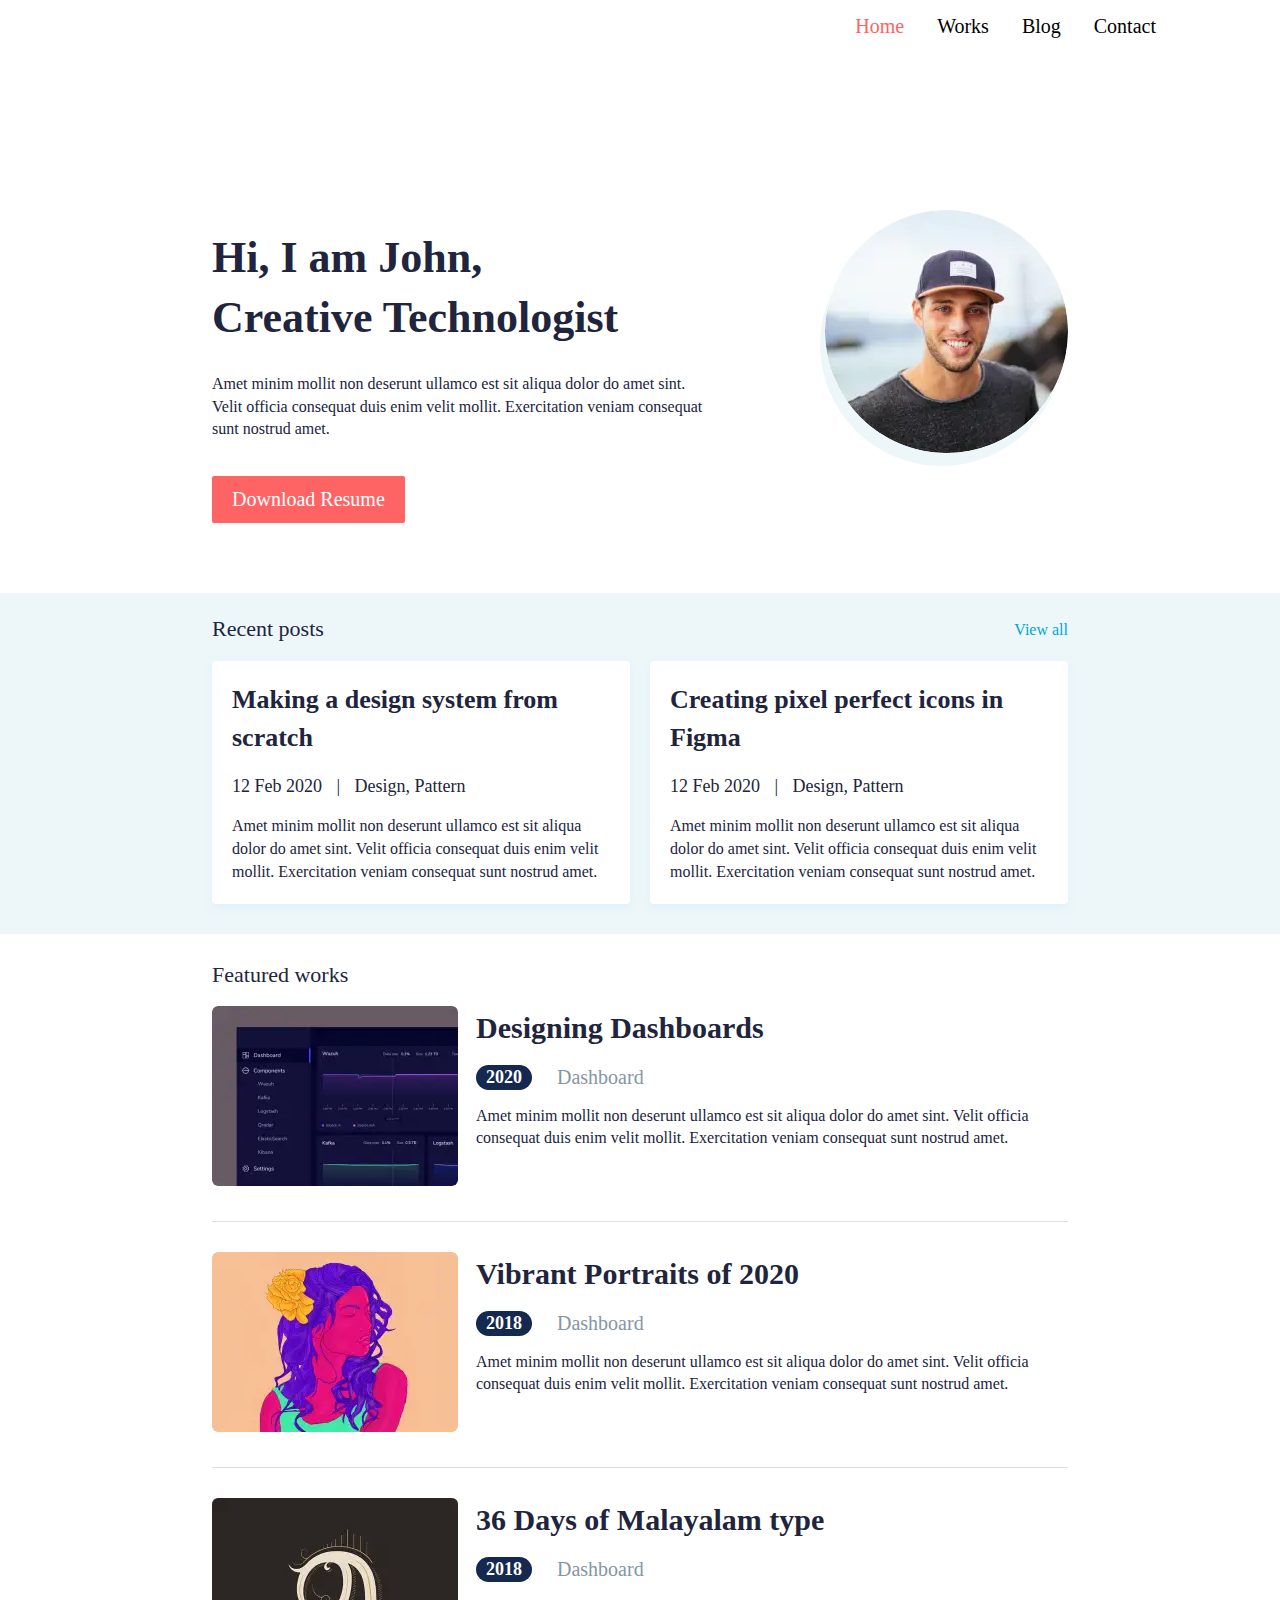
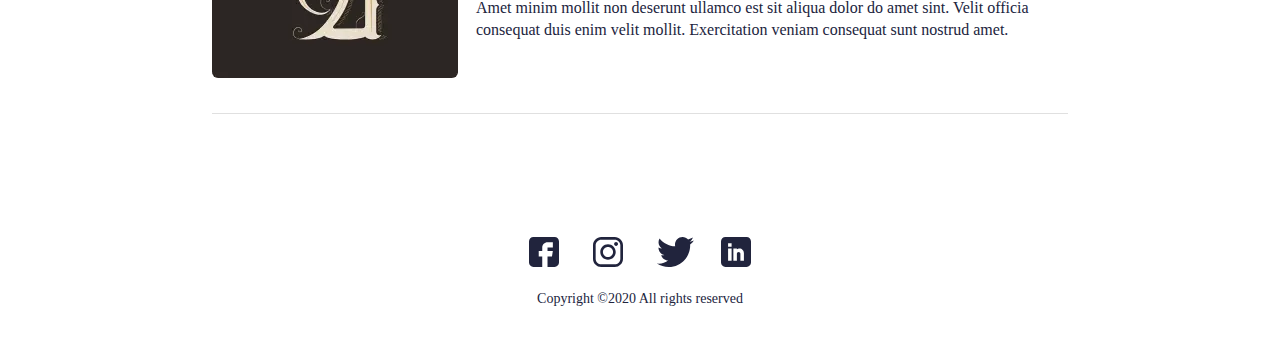
==== index.html @ 0cf7ac3b "portfolio" ====
<!DOCTYPE html><html lang="en"><head>    <meta charset="UTF-8">    <meta http-equiv="X-UA-Compatible" content="IE=edge">    <meta name="viewport" content="width=device-width, initial-scale=1.0">    <title>HomePage</title>    <link rel="stylesheet" href="https://maxcdn.bootstrapcdn.com/font-awesome/4.5.0/css/font-awesome.min.css">    <link rel="preconnect" href="https://fonts.googleapis.com">    <link rel="preconnect" href="https://fonts.gstatic.com" crossorigin>    <link href="https://fonts.googleapis.com/css2?family=Montserrat:wght@600;700&display=swap" rel="stylesheet">    <link rel="stylesheet" href="css/style.min.css"></head><body>    <div class="wrapper">        <header class="header">    <div class="header__content">        <div class="header__menu menu">            <div class="menu__icon icon-menu">                <span></span>                <span></span>                <span></span>                <span></span>            </div>            <nav class="menu__body">                <ul class="menu__list">                    <li><a class="menu__link active" href="/">Home</a></li>                    <li><a class="menu__link " href="works.html">Works</a></li>                    <li><a class="menu__link " href="blog.html">Blog</a></li>                    <li><a class="menu__link " href="">Contact</a></li>                </ul>            </nav>        </div>    </div></header>        <main class="page">            <section class="hello">                <div class="hello__container container">                    <div class="hello__content">                        <h1 class="hello_title title">                            Hi, I am John,<br>                            Creative Technologist                        </h1>                        <div class="hello__text text">                            Amet minim mollit non deserunt ullamco est sit aliqua dolor do amet sint. Velit officia                            consequat duis enim velit mollit. Exercitation veniam consequat sunt nostrud amet.                        </div>                        <a href="" class="hello__btn btn">Download Resume</a>                    </div>                    <picture><source srcset="img/avatar.webp" type="image/webp"><img class="hello__avatar" src="img/avatar.jpg" alt=""></picture>                </div>            </section>            <section class="recent-posts">                <div class="recent-posts__container container">                    <div class="recent-posts__header">                        <div class="recent-posts__title title-posts">Recent posts</div>                        <a href="" class="recent-posts__view-all">View all</a>                    </div>                    <div class="recent-posts__items">                        <div class="recent-posts__column">                            <article class="recent-posts__item recent-post">                                <a class="recent-post__title">Making a design system from scratch</a>                                <div class="recent-post__info">12 Feb 2020 <span>|</span> Design, Pattern</div>                                <div class="recent-post__text text">Amet minim mollit non deserunt ullamco est sit                                    aliqua dolor do amet sint. Velit officia consequat duis enim velit mollit.                                    Exercitation veniam consequat sunt nostrud amet.                                </div>                            </article>                        </div>                        <div class="recent-posts__column">                            <article class="recent-posts__item recent-post">                                <a class="recent-post__title">Creating pixel perfect icons in Figma</a>                                <div class="recent-post__info">12 Feb 2020 <span>|</span> Design, Pattern</div>                                <div class="recent-post__text text">Amet minim mollit non deserunt ullamco est sit                                    aliqua dolor do amet sint. Velit officia consequat duis enim velit mollit.                                    Exercitation veniam consequat sunt nostrud amet.                                </div>                            </article>                        </div>                    </div>                </div>            </section>            <section class="featured-works">                <div class="featured-works__container container">                    <div class="featured-works__title title-posts">                        Featured works                    </div>                    <div class="featured-works__items works">                        <article class="works__item">                            <a href="article.html" class="works__image _ibg">                                <picture><source srcset="img/works/01.webp" type="image/webp"><img src="img/works/01.jpg" alt="work #1"></picture>                            </a>                            <div class="works__body">                                <a href="article.html" class="works__title">Designing Dashboards</a>                                <div class="works__info">                                    <div class="works__year">2020</div>                                    <div class="works__category">Dashboard</div>                                </div>                                <div class="works__text text">Amet minim mollit non deserunt ullamco est sit aliqua                                    dolor do amet sint. Velit officia consequat duis enim velit mollit. Exercitation                                    veniam consequat sunt nostrud amet.</div>                            </div>                        </article>                        <article class="works__item">                            <a href="article.html" class="works__image _ibg">                                <picture><source srcset="img/works/02.webp" type="image/webp"><img src="img/works/02.jpg" alt="work #1"></picture>                            </a>                            <div class="works__body">                                <a href="article.html" class="works__title">Vibrant Portraits of 2020</a>                                <div class="works__info">                                    <div class="works__year">2018</div>                                    <div class="works__category">Dashboard</div>                                </div>                                <div class="works__text text">Amet minim mollit non deserunt ullamco est sit aliqua                                    dolor do amet sint. Velit officia consequat duis enim velit mollit. Exercitation                                    veniam consequat sunt nostrud amet.</div>                            </div>                        </article>                        <article class="works__item">                            <a href="article.html" class="works__image _ibg">                                <picture><source srcset="img/works/03.webp" type="image/webp"><img src="img/works/03.jpg" alt="work #1"></picture>                            </a>                            <div class="works__body">                                <a href="article.html" class="works__title">36 Days of Malayalam type</a>                                <div class="works__info">                                    <div class="works__year">2018</div>                                    <div class="works__category">Dashboard</div>                                </div>                                <div class="works__text text">Amet minim mollit non deserunt ullamco est sit aliqua                                    dolor do amet sint. Velit officia consequat duis enim velit mollit. Exercitation                                    veniam consequat sunt nostrud amet.</div>                            </div>                        </article>                    </div>                </div>            </section>        </main>        <footer class="footer">    <div class="footer__content container">        <div class="footer__social social">            <a href="" class="social__item">                <svg width="30" height="30" viewBox="0 0 30 30" fill="none" xmlns="http://www.w3.org/2000/svg">                    <path                        d="M25.6055 0H4.39453C1.97159 0 0 1.97159 0 4.39453V25.6055C0 28.0284 1.97159 30 4.39453 30H13.2422V19.3945H9.72656V14.1211H13.2422V10.5469C13.2422 7.63893 15.6077 5.27344 18.5156 5.27344H23.8477V10.5469H18.5156V14.1211H23.8477L22.9688 19.3945H18.5156V30H25.6055C28.0284 30 30 28.0284 30 25.6055V4.39453C30 1.97159 28.0284 0 25.6055 0Z"                        fill="#21243D" />                </svg>            </a>            <a href="" class="social__item">                <svg width="30" height="30" viewBox="0 0 30 30" fill="none" xmlns="http://www.w3.org/2000/svg">                    <path                        d="M21.7209 0H8.27874C3.71384 0 0 3.71402 0 8.27892V21.7211C0 26.2862 3.71384 30 8.27874 30H21.7209C26.2862 30 30 26.286 30 21.7211V8.27892C30.0002 3.71402 26.2862 0 21.7209 0ZM27.3384 21.7211C27.3384 24.8185 24.8185 27.3383 21.7211 27.3383H8.27874C5.18153 27.3384 2.66175 24.8185 2.66175 21.7211V8.27892C2.66175 5.18171 5.18153 2.66175 8.27874 2.66175H21.7209C24.8183 2.66175 27.3383 5.18171 27.3383 8.27892V21.7211H27.3384Z"                        fill="#21243D" />                    <path                        d="M15 7.27014C10.7375 7.27014 7.26978 10.7379 7.26978 15.0004C7.26978 19.2627 10.7375 22.7303 15 22.7303C19.2625 22.7303 22.7303 19.2627 22.7303 15.0004C22.7303 10.7379 19.2625 7.27014 15 7.27014ZM15 20.0683C12.2054 20.0683 9.93152 17.7949 9.93152 15.0002C9.93152 12.2054 12.2052 9.93171 15 9.93171C17.7948 9.93171 20.0685 12.2054 20.0685 15.0002C20.0685 17.7949 17.7947 20.0683 15 20.0683Z"                        fill="#21243D" />                    <path                        d="M23.0545 5.01318C22.5417 5.01318 22.0379 5.2208 21.6757 5.58457C21.3118 5.94657 21.1025 6.45053 21.1025 6.96513C21.1025 7.47814 21.3119 7.98192 21.6757 8.34569C22.0377 8.70769 22.5417 8.91708 23.0545 8.91708C23.5691 8.91708 24.0713 8.70769 24.435 8.34569C24.7988 7.98192 25.0064 7.47796 25.0064 6.96513C25.0064 6.45053 24.7988 5.94657 24.435 5.58457C24.073 5.2208 23.5691 5.01318 23.0545 5.01318Z"                        fill="#21243D" />                </svg>            </a>            <a href="" class="social__item">                <svg width="37" height="30" viewBox="0 0 37 30" fill="none" xmlns="http://www.w3.org/2000/svg">                    <path                        d="M36.9231 3.55154C35.55 4.15385 34.0869 4.55308 32.5615 4.74692C34.1308 3.81 35.3285 2.33769 35.8915 0.563077C34.4285 1.43538 32.8131 2.05154 31.0915 2.39538C29.7023 0.916154 27.7223 0 25.5623 0C21.3715 0 17.9977 3.40154 17.9977 7.57154C17.9977 8.17154 18.0485 8.74846 18.1731 9.29769C11.88 8.99077 6.31154 5.97462 2.57077 1.38C1.91769 2.51308 1.53462 3.81 1.53462 5.20615C1.53462 7.82769 2.88462 10.1515 4.89692 11.4969C3.68077 11.4738 2.48769 11.1208 1.47692 10.5646C1.47692 10.5877 1.47692 10.6177 1.47692 10.6477C1.47692 14.3262 4.10077 17.3815 7.54154 18.0854C6.92538 18.2538 6.25385 18.3346 5.55692 18.3346C5.07231 18.3346 4.58308 18.3069 4.12385 18.2054C5.10462 21.2031 7.88769 23.4069 11.1969 23.4785C8.62154 25.4931 5.35154 26.7069 1.81154 26.7069C1.19077 26.7069 0.595385 26.6792 0 26.6031C3.35308 28.7654 7.32692 30 11.6123 30C25.5415 30 33.1569 18.4615 33.1569 8.46C33.1569 8.12538 33.1454 7.80231 33.1292 7.48154C34.6315 6.41538 35.8938 5.08385 36.9231 3.55154Z"                        fill="#21243D" />                </svg>            </a>            <a href="" class="social__item">                <svg width="30" height="30" viewBox="0 0 30 30" fill="none" xmlns="http://www.w3.org/2000/svg">                    <path                        d="M25.6055 0H4.39453C1.97159 0 0 1.97159 0 4.39453V25.6055C0 28.0284 1.97159 30 4.39453 30H25.6055C28.0284 30 30 28.0284 30 25.6055V4.39453C30 1.97159 28.0284 0 25.6055 0ZM10.6055 23.7891H7.08984V11.4844H10.6055V23.7891ZM10.6055 9.72656H7.08984V6.21094H10.6055V9.72656ZM22.9102 23.7891H19.3945V16.7578C19.3945 15.7887 18.6058 15 17.6367 15C16.6676 15 15.8789 15.7887 15.8789 16.7578V23.7891H12.3633V11.4844H15.8789V12.147C16.7999 11.8607 17.3982 11.4844 18.5156 11.4844C20.8999 11.4869 22.9102 13.6258 22.9102 16.1536V23.7891Z"                        fill="#21243D" />                </svg>            </a>        </div>        <div class="footer__copy">            Copyright ©2020 All rights reserved        </div>    </div></footer>    </div>    <script src="js/script.min.js"></script></body></html>
---- css/style.min.css ----
@import url(https://fonts.googleapis.com/css?family=Heebo:regular,500,700,900);*{padding:0;margin:0;border:0}*,:after,:before{-webkit-box-sizing:border-box;box-sizing:border-box}:active,:focus{outline:0}a:active,a:focus{outline:0}aside,footer,header,nav{display:block}body,html{height:100%;width:100%;font-size:100%;line-height:1;font-size:14px;-ms-text-size-adjust:100%;-moz-text-size-adjust:100%;-webkit-text-size-adjust:100%}button,input,textarea{font-family:inherit}input::-ms-clear{display:none}button{cursor:pointer}button::-moz-focus-inner{padding:0;border:0}a,a:visited{text-decoration:none}a:hover{text-decoration:none}ul li{list-style:none}img{vertical-align:top}h1,h2,h3,h4,h5,h6{font-size:inherit;font-weight:400}.header{position:relative;z-index:100}.header__content{max-width:1052px;margin:0 auto;padding:0 10px}.header__menu{padding:10px 0;height:82px;-webkit-box-align:center;-ms-flex-align:center;align-items:center;display:-webkit-box;display:-ms-flexbox;display:flex;-webkit-box-pack:end;-ms-flex-pack:end;justify-content:flex-end}.menu__list li{margin:0 0 30px 0}.menu__list li:last-child{margin:0}.menu__link{font-size:20px;font-weight:500;color:#000;-webkit-transition:color .3s ease 0s;-o-transition:color .3s ease 0s;transition:color .3s ease 0s}.menu__link.active{color:#ff6464}.icon-menu{display:none}.footer{text-align:center;padding:40px 0}.footer__social{margin:0 0 25px 0}.social{display:-webkit-box;display:-ms-flexbox;display:flex;-webkit-box-pack:center;-ms-flex-pack:center;justify-content:center;-webkit-box-align:center;-ms-flex-align:center;align-items:center}.social__item{margin:0 17px;height:30px;width:30px}.blog{padding-bottom:50px}.blog__title{margin:0 0 50px 0}.blog__article-name{font-weight:500;font-size:30px;display:inline-block;line-height:146.6666666667%;margin:0 0 10px 0;color:inherit;-webkit-transition:color .3s ease 0s;-o-transition:color .3s ease 0s;transition:color .3s ease 0s}.blog__items:last-child{margin:0}.blog__item{border-bottom:1px solid #e0e0e0;padding:0 0 30px 0;margin:0 0 30px 0}.blog__info{display:-webkit-box;display:-ms-flexbox;display:flex;font-size:20px;margin:0 0 10px 0}.blog__separator{margin:0 15px}.blog__category{color:#8695a4}.blog__text{max-width:610px}.article{padding-bottom:30px}.article__title{font-size:34px;font-weight:700;line-height:147.0588235294%;margin:0 0 30px 0}.article__info{display:-webkit-box;display:-ms-flexbox;display:flex;margin:0 0 20px 0}.article__year{display:-webkit-box;display:-ms-flexbox;display:flex;-webkit-box-pack:center;-ms-flex-pack:center;justify-content:center;-webkit-box-align:center;-ms-flex-align:center;align-items:center;color:#fff;background:#ff7c7c;border-radius:16px;height:25px;padding:0 10px;font-size:18px;font-weight:900}.article__category{-ms-flex-item-align:center;-ms-grid-row-align:center;align-self:center;font-size:20px;line-height:125%;margin:0 0 0 25px}.article__text p{margin:0 0 20px 0}.article__text img{max-width:100%;margin:0 0 20px 0}body{color:#21243d;font-size:14px}.wrapper{width:100%;min-height:100%;overflow:hidden;display:-webkit-box;display:-ms-flexbox;display:flex;-webkit-box-orient:vertical;-webkit-box-direction:normal;-ms-flex-direction:column;flex-direction:column}.page{padding-top:90px;-webkit-box-flex:1;-ms-flex:1 1 auto;flex:1 1 auto}.container{max-width:856px;margin:0 auto}.mini__container{max-width:682px;margin:0 auto}.hello{padding:38px 0 70px 0}.hello_title{margin-bottom:25px}.hello__container{display:-webkit-box;display:-ms-flexbox;display:flex}.hello__content{-webkit-box-align:start;-ms-flex-align:start;align-items:flex-start;-webkit-box-flex:1;-ms-flex:1 1 auto;flex:1 1 auto;padding:18px 110px 0 0}.hello__content :last-child{margin-bottom:0}.hello__text{margin-bottom:35px}.hello__avatar{position:relative;-webkit-box-flex:0;-ms-flex:0 0 243px;flex:0 0 243px;height:243px;border-radius:50%;-webkit-box-shadow:-5px 13px 0 0 #edf7fa;box-shadow:-5px 13px 0 0 #edf7fa}.hello__avatar img{max-width:100%}.title{font-size:44px;font-weight:700;line-height:136.3636363636%}.article__text p,.text{font-size:16px;line-height:143.75%}.btn{background:#ff6464;border-radius:2px;font-weight:500;font-size:20px;color:#fff;line-height:145%;height:47px;display:-webkit-inline-box;display:-ms-inline-flexbox;display:inline-flex;padding:0 20px;-webkit-box-align:center;-ms-flex-align:center;align-items:center;-webkit-box-pack:center;-ms-flex-pack:center;justify-content:center;text-align:center;-webkit-transition:all .3s ease 0s;-o-transition:all .3s ease 0s;transition:all .3s ease 0s}.recent-posts{background:#edf7fa;padding:25px 0 13px 0}.recent-posts__header{display:-webkit-box;display:-ms-flexbox;display:flex;margin:0 0 20px 0}.recent-posts__title{-webkit-box-flex:1;-ms-flex:1 1 auto;flex:1 1 auto;padding:0 20px 0 0}.recent-posts__view-all{-webkit-box-flex:0;-ms-flex:0 0 auto;flex:0 0 auto;font-size:16px;line-height:23px;color:#00a8cc}.recent-posts__items{margin:0 -10px}.recent-posts__column{-webkit-box-flex:0;-ms-flex:0 1 50%;flex:0 1 50%;padding:0 10px;margin:0 0 17px 0}.recent-post{height:100%;background-color:#fff;-webkit-box-shadow:0 4px 10px rgba(187,225,250,.25);box-shadow:0 4px 10px rgba(187,225,250,.25);border-radius:4px;padding:20px}.recent-post__title{display:inline-block;color:inherit;font-size:26px;font-weight:700;line-height:146.1538461538%;-webkit-transition:color .3s ease 0s;-o-transition:color .3s ease 0s;transition:color .3s ease 0s;margin:0 0 17px 0}.recent-post__info{font-size:18px;margin:0 0 15px 0;line-height:144.4444444444%}.recent-post__info span{margin:0 10px}.title-posts{font-size:22px}.featured-works{padding:30px 0 25px 0}.featured-works__title{margin:0 0 20px 0}.works{padding-bottom:58px}.works__item{padding:0 0 35px 0;margin:0 0 30px 0;border-bottom:1px solid #e0e0e0}.works__item:last-child{margin-bottom:0}.works__image{-webkit-box-flex:0;-ms-flex:0 0 246px;flex:0 0 246px;min-height:180px;border-radius:6px;display:block;overflow:hidden}.works__body{-webkit-box-flex:1;-ms-flex:1 1 auto;flex:1 1 auto}.works__main-title{margin:0 0 45px 0}.works__title{display:inline-block;color:inherit;font-size:30px;font-weight:700;line-height:146.6666666667%;margin:0 0 15px 0;-webkit-transition:color .3s ease 0s;-o-transition:color .3s ease 0s;transition:color .3s ease 0s}.works__info{display:-webkit-box;display:-ms-flexbox;display:flex;-webkit-box-align:center;-ms-flex-align:center;align-items:center;margin:0 0 15px 0}.works__year{display:-webkit-inline-box;display:-ms-inline-flexbox;display:inline-flex;height:25px;background:#142850;border-radius:16px;padding:0 10px;-webkit-box-align:center;-ms-flex-align:center;align-items:center;-webkit-box-pack:center;-ms-flex-pack:center;justify-content:center;color:#fff;font-weight:900;font-size:18px}.works__category{color:#8695a4;font-size:20px;margin:0 0 0 25px}._ibg{position:relative}._ibg img{position:absolute;width:100%;height:100%;top:0;left:0;-o-object-fit:cover;object-fit:cover}@media (min-width:767.98px){.menu__list{display:-webkit-box;display:-ms-flexbox;display:flex}.menu__list li{margin-right:33px}.recent-posts__items{display:-webkit-box;display:-ms-flexbox;display:flex}.works__item{display:-webkit-box;display:-ms-flexbox;display:flex;-webkit-box-align:start;-ms-flex-align:start;align-items:flex-start}.works__body{padding:0 0 0 18px}}@media (min-width:991.98px){.menu__link:hover{color:#ff6464}.social__item svg path{-webkit-transition:all .4s ease;-o-transition:all .4s ease;transition:all .4s ease}.social__item svg:hover path{fill:#ff6464}.blog__article-name:hover{color:#ff6464}.btn:hover{background:#bb4949}.works__title:hover{color:#ff6464}}@media (max-width:991.98px){.container{max-width:750px}.mini__container{max-width:750px}.recent-post__title:hover{color:#ff6464}}@media (max-width:868px){.hello{padding:0 0 70px 0}.hello__content{padding:18px 50px 0 0}}@media (max-width:767.98px){.header__menu{height:50px}.menu__body{-webkit-transform:translate(0,-100%);-ms-transform:translate(0,-100%);transform:translate(0,-100%);-webkit-transition:-webkit-transform .8s ease 0s;transition:-webkit-transform .8s ease 0s;-o-transition:transform .8s ease 0s;transition:transform .8s ease 0s;transition:transform .8s ease 0s,-webkit-transform .8s ease 0s;position:fixed;width:100%;height:100%;top:0;left:0;overflow:auto;padding:60px 10px 30px 10px;background-color:rgba(255,255,255,.9)}.menu__body.active{-webkit-transform:translate(0,0);-ms-transform:translate(0,0);transform:translate(0,0)}.menu__link{font-size:40px;display:block;text-align:center}.icon-menu{display:block;position:relative;width:30px;height:18px;cursor:pointer;z-index:5}.icon-menu span{-webkit-transition:all .3s ease 0s;-o-transition:all .3s ease 0s;transition:all .3s ease 0s;top:calc(50% - 1px);left:0;position:absolute;width:100%;height:2px;background-color:#000}.icon-menu span:first-child{top:0}.icon-menu span:last-child{top:auto;bottom:0}.icon-menu.active span{-webkit-transform:scale(0);-ms-transform:scale(0);transform:scale(0)}.icon-menu.active span:first-child{-webkit-transform:rotate(-45deg);-ms-transform:rotate(-45deg);transform:rotate(-45deg);top:calc(50% - 1px)}.icon-menu.active span:last-child{-webkit-transform:rotate(45deg);-ms-transform:rotate(45deg);transform:rotate(45deg);bottom:calc(50% - 1px)}.footer{padding:30px 0}.blog{padding-bottom:30px}.blog__title{margin:0 0 20px 0}.blog__article-name{font-size:26px}.blog__item{margin:0 0 25px 0;padding:0 0 25px 0}.blog__info{font-size:16px}.article__title{font-size:30px}.article__category{font-size:18px}.page{padding-top:30px}.container{max-width:none;padding:0 10px}.mini__container{max-width:none;padding:0 10px}.hello{padding:0 0 60px 0}.hello_title{margin-bottom:20px}.hello__container{-webkit-box-align:center;-ms-flex-align:center;align-items:center;text-align:center;-webkit-box-orient:vertical;-webkit-box-direction:reverse;-ms-flex-direction:column-reverse;flex-direction:column-reverse}.hello__content{padding:0}.hello__text{margin-bottom:25px;padding:0 15px}.hello__avatar{width:170px;height:170px;margin:0 0 40px 0}.title{font-size:32px}.recent-posts{padding:25px 0 23px 0}.recent-posts__view-all{display:none}.recent-post{padding:15px}.recent-post__title{font-size:22px;margin:0 0 10px 0}.recent-post__info{font-size:16px;margin:0 0 10px 0}.title-posts{text-align:center;font-size:18px}.featured-works{padding:30px 0 30px 0}.featured-works__items{display:-webkit-box;display:-ms-flexbox;display:flex;overflow:auto}.featured-works__items .works__item{-webkit-box-flex:0;-ms-flex:0 0 90%;flex:0 0 90%;margin:0 15px 0 0}.works{padding-bottom:30px}.works__image{margin:0 0 17px 0;padding:0 0 60% 0}.works__main-title{margin:0 0 20px 0}.works__title{font-size:24px}}
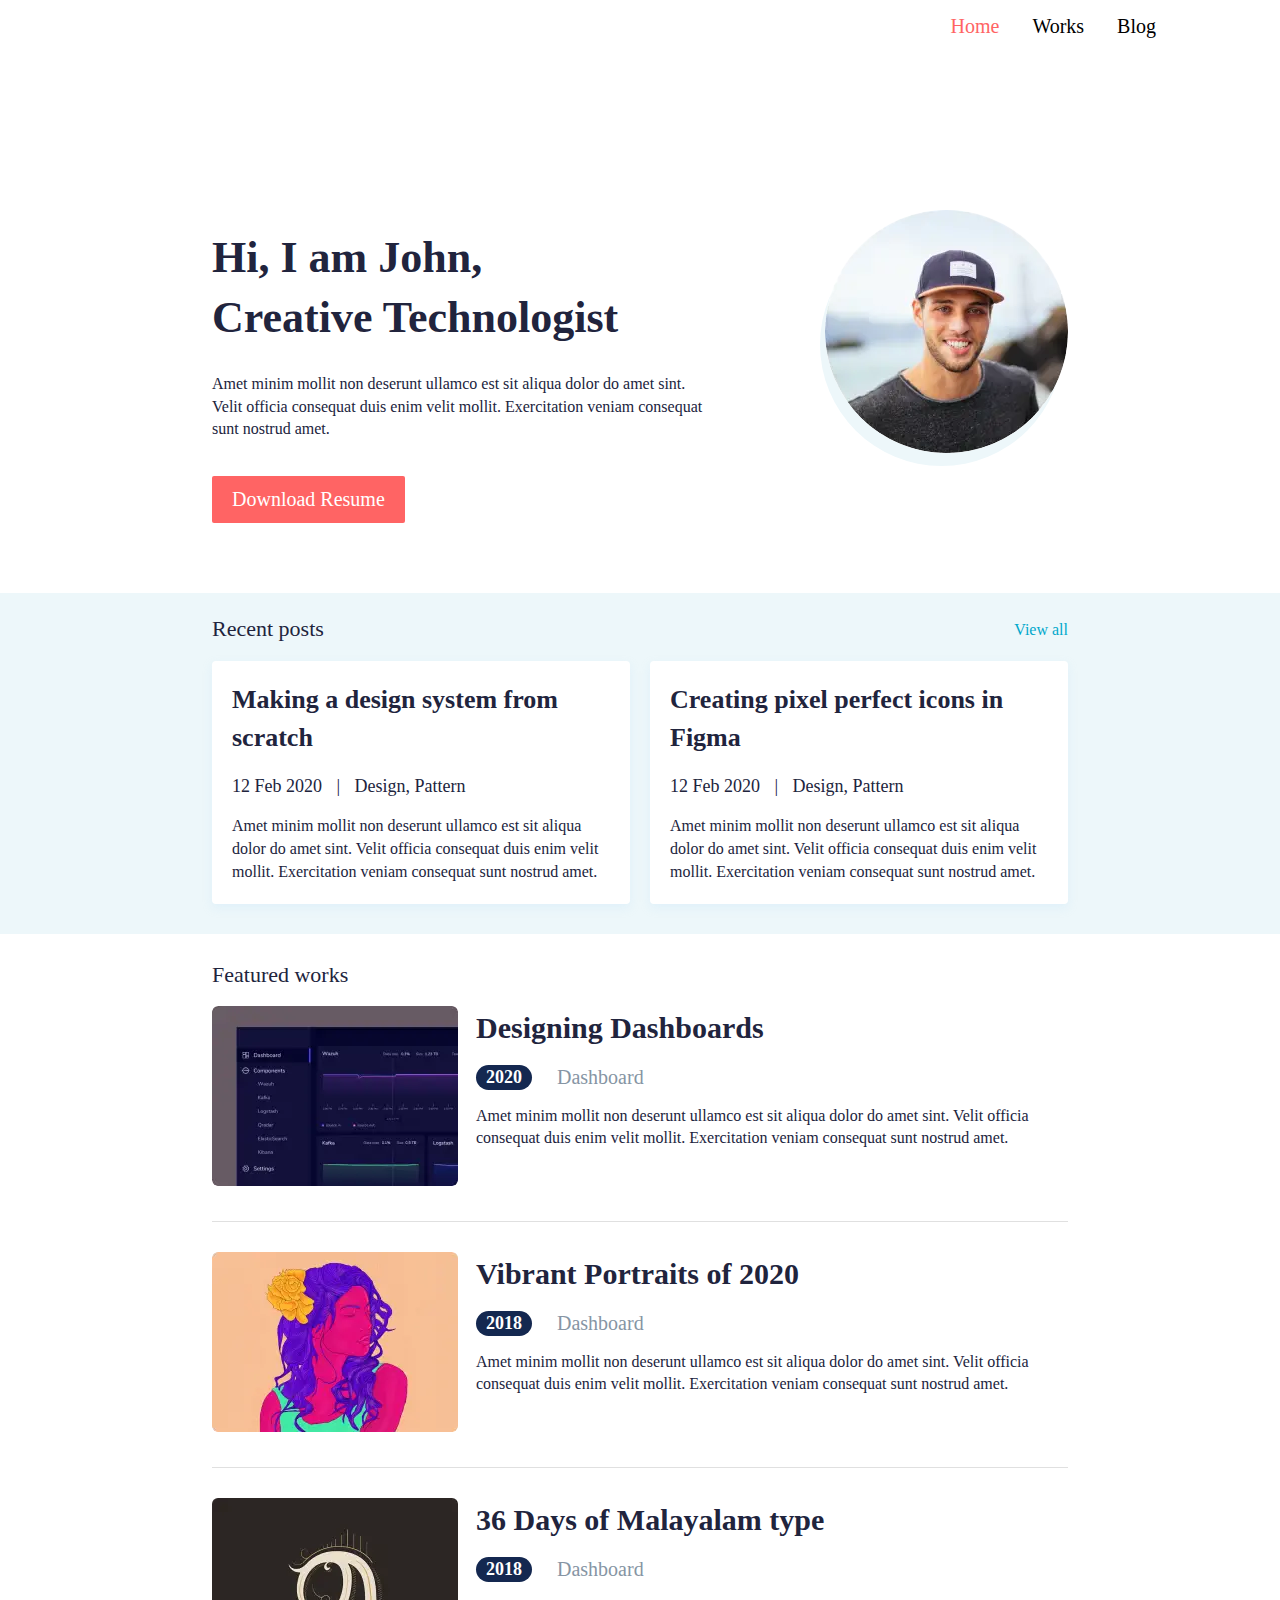
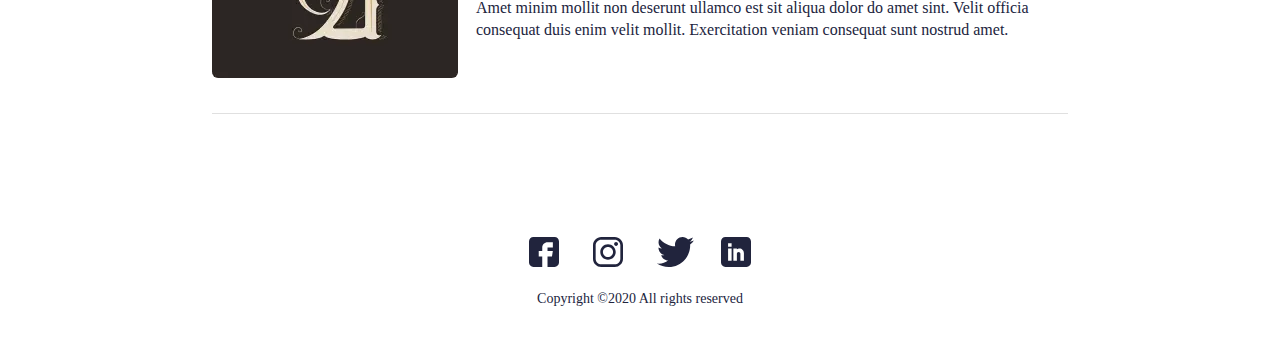
==== commit 15365674: "second commit" ====
--- a/index.html
+++ b/index.html
@@ -26,10 +26,9 @@
             </div>             <nav class="menu__body">                 <ul class="menu__list">-                    <li><a class="menu__link active" href="/">Home</a></li>+                    <li><a class="menu__link active" href="index.html">Home</a></li>                     <li><a class="menu__link " href="works.html">Works</a></li>                     <li><a class="menu__link " href="blog.html">Blog</a></li>-                    <li><a class="menu__link " href="">Contact</a></li>                 </ul>             </nav>         </div>